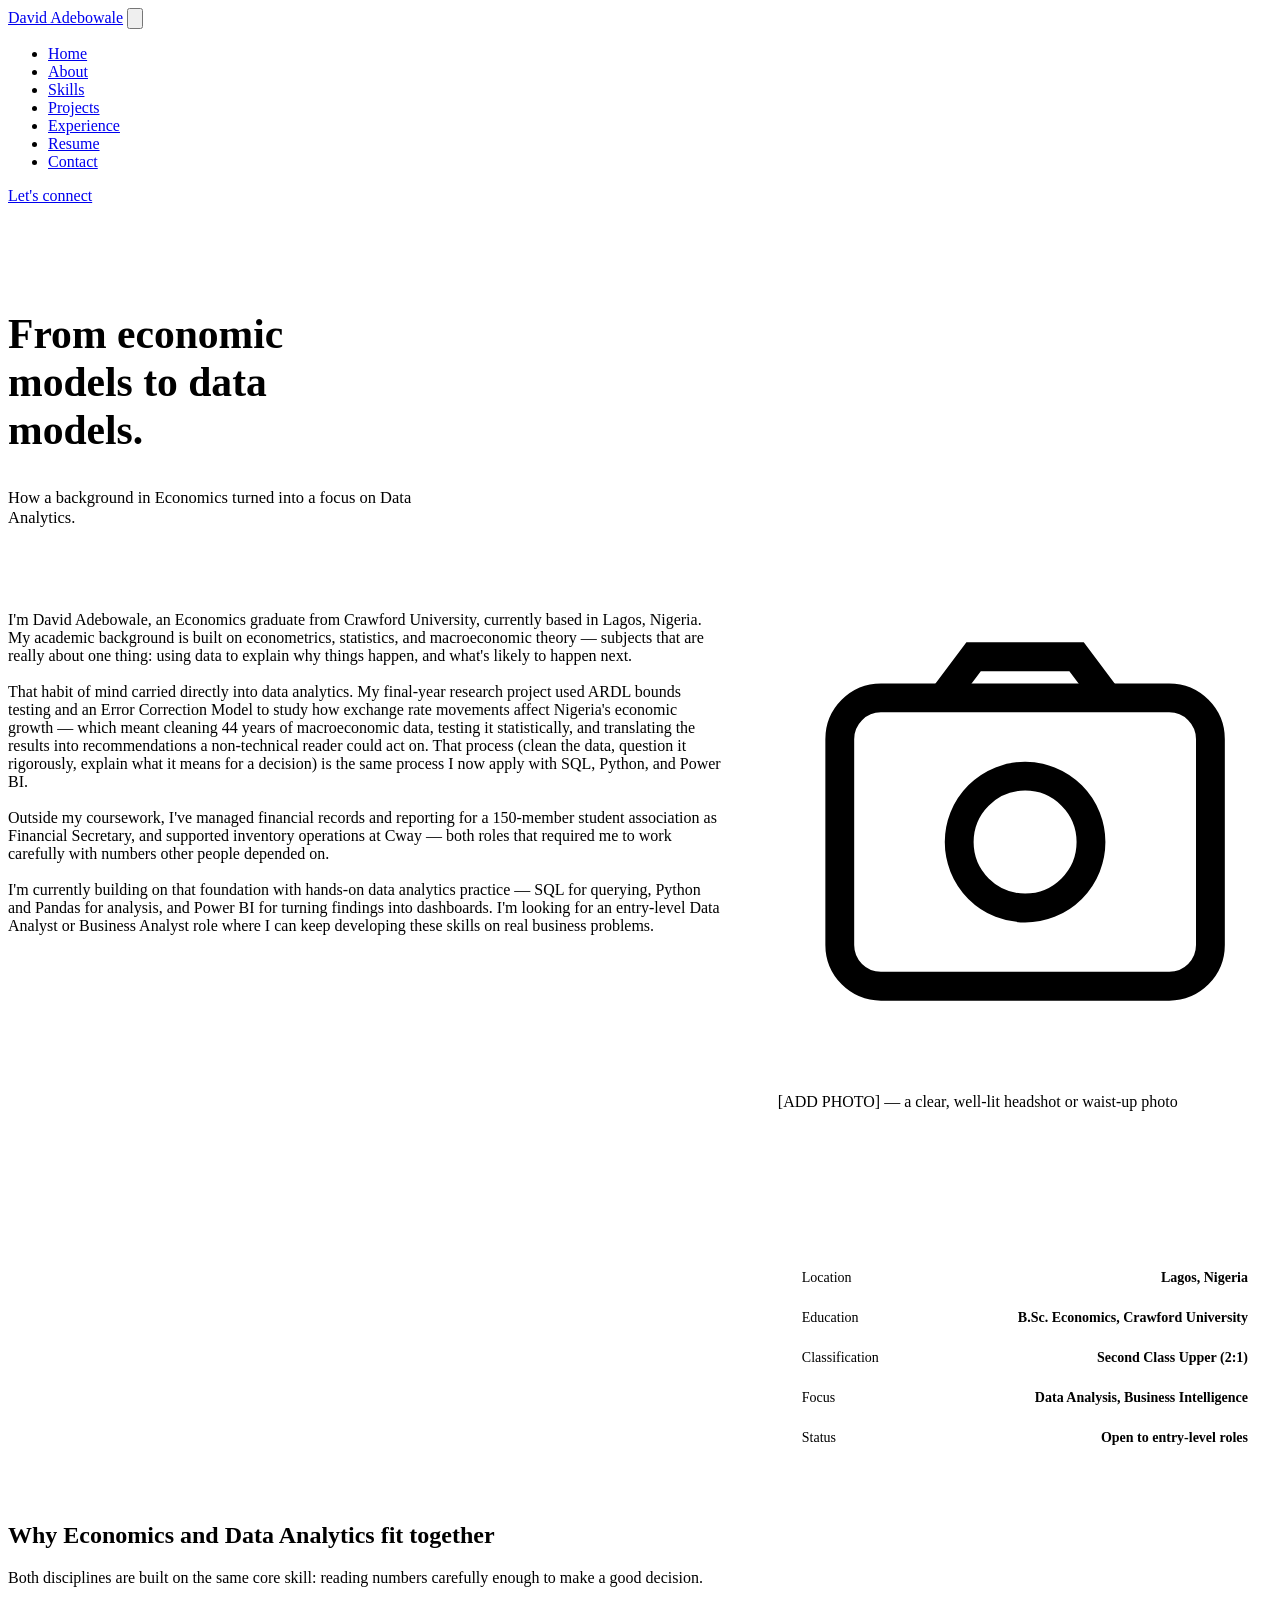
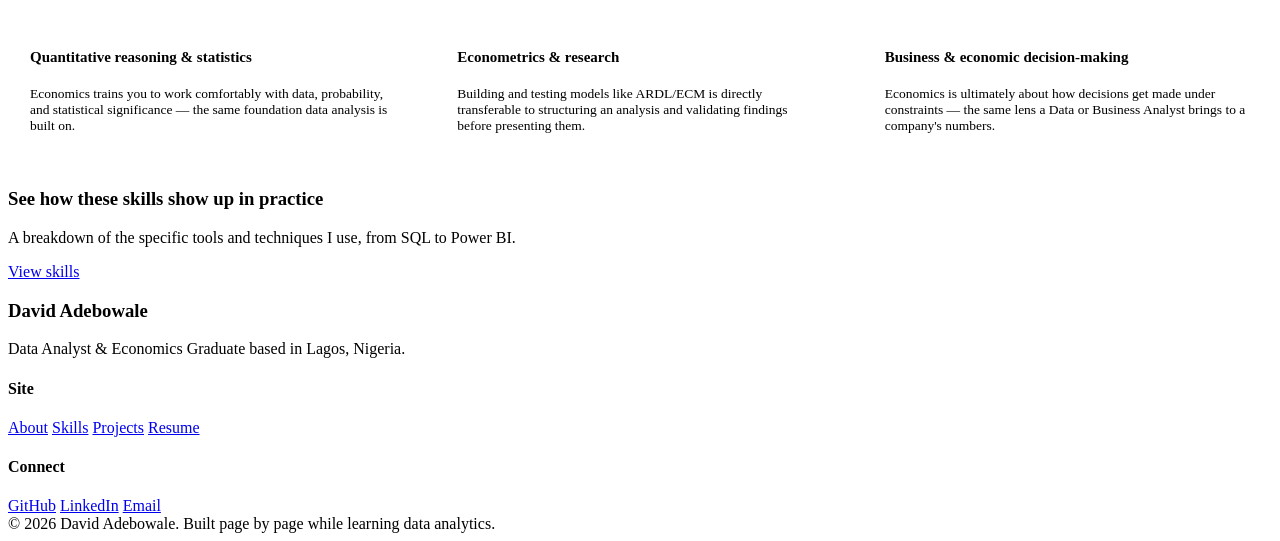
==== about.html @ 7a91ade8 "Add files via upload" ====
<!DOCTYPE html>
<html lang="en">
<head>
<meta charset="UTF-8">
<meta name="viewport" content="width=device-width, initial-scale=1.0">
<title>About — David Adebowale, Data Analyst</title>
<meta name="description" content="David Adebowale is an Economics graduate transitioning into Data Analytics, combining econometrics and statistics with SQL, Python, and Power BI.">
<link rel="preconnect" href="https://fonts.googleapis.com">
<link href="https://fonts.googleapis.com/css2?family=Space+Grotesk:wght@500;600;700&family=Inter:wght@400;500;600&display=swap" rel="stylesheet">
<link rel="stylesheet" href="css/style.css">
<style>
  .page-head{ padding: 70px 0 10px; }
  .page-head h1{ font-size: clamp(1.9rem, 4vw, 2.6rem); max-width: 16ch; }
  .page-head p{ margin-top: 14px; color: var(--muted); font-size: 16.5px; max-width: 52ch; }

  .about-grid{ display:grid; grid-template-columns: 1.3fr 0.9fr; gap:56px; align-items:start; padding: 40px 0 20px;}
  .about-body p{ color: var(--ink); font-size: 16px; margin-bottom: 18px; }
  .about-body p:last-child{ margin-bottom:0; }

  .side-photo{ aspect-ratio: 4/5; margin-bottom: 22px; }
  .facts{ background:var(--surface); border:1px solid var(--line); border-radius:var(--radius-card); padding:24px; }
  .facts .fact{ display:flex; justify-content:space-between; gap:14px; padding:12px 0; border-bottom:1px solid var(--line); font-size:14px; }
  .facts .fact:last-child{ border-bottom:none; }
  .facts .fact .k{ color:var(--muted); }
  .facts .fact .v{ font-weight:600; text-align:right; }

  .bridge-row{ display:grid; grid-template-columns:repeat(3,1fr); gap:18px; margin-top:20px; }
  .bridge-card{ background:var(--surface); border:1px solid var(--line); border-radius:var(--radius-card); padding:22px; }
  .bridge-card h4{ font-size:15px; }
  .bridge-card p{ margin-top:8px; font-size:13.5px; color:var(--muted); }
  @media (max-width:880px){ .about-grid{ grid-template-columns:1fr; } .bridge-row{ grid-template-columns:1fr; } }
</style>
</head>
<body>

<header class="site-header">
  <div class="nav-inner">
    <a href="index.html" class="logo">David Adebowale</a>
    <button class="nav-toggle" aria-label="Toggle navigation" aria-expanded="false">
      <svg viewBox="0 0 24 24" fill="none" stroke="currentColor" stroke-width="1.8"><path d="M3 6h18M3 12h18M3 18h18"/></svg>
    </button>
    <ul class="nav-links">
      <li><a href="index.html">Home</a></li>
      <li><a href="about.html" class="active">About</a></li>
      <li><a href="skills.html">Skills</a></li>
      <li><a href="projects.html">Projects</a></li>
      <li><a href="experience.html">Experience</a></li>
      <li><a href="resume.html">Resume</a></li>
      <li><a href="contact.html">Contact</a></li>
    </ul>
    <a href="contact.html" class="nav-cta">Let's connect</a>
  </div>
</header>

<main>
  <div class="wrap">
    <section class="page-head">
      <h1>From economic models to data models.</h1>
      <p>How a background in Economics turned into a focus on Data Analytics.</p>
    </section>

    <section class="about-grid">
      <div class="about-body">
        <p>I'm David Adebowale, an Economics graduate from Crawford University, currently based in Lagos, Nigeria. My academic background is built on econometrics, statistics, and macroeconomic theory — subjects that are really about one thing: using data to explain why things happen, and what's likely to happen next.</p>
        <p>That habit of mind carried directly into data analytics. My final-year research project used ARDL bounds testing and an Error Correction Model to study how exchange rate movements affect Nigeria's economic growth — which meant cleaning 44 years of macroeconomic data, testing it statistically, and translating the results into recommendations a non-technical reader could act on. That process (clean the data, question it rigorously, explain what it means for a decision) is the same process I now apply with SQL, Python, and Power BI.</p>
        <p>Outside my coursework, I've managed financial records and reporting for a 150-member student association as Financial Secretary, and supported inventory operations at Cway — both roles that required me to work carefully with numbers other people depended on.</p>
        <p>I'm currently building on that foundation with hands-on data analytics practice — SQL for querying, Python and Pandas for analysis, and Power BI for turning findings into dashboards. I'm looking for an entry-level Data Analyst or Business Analyst role where I can keep developing these skills on real business problems.</p>
      </div>

      <div>
        <div class="placeholder side-photo">
          <svg viewBox="0 0 24 24" fill="none" stroke="currentColor" stroke-width="1.4"><rect x="3" y="5" width="18" height="14" rx="2"/><circle cx="12" cy="12" r="3.2"/><path d="M8 5l1.5-2h5L16 5"/></svg>
          <span>[ADD PHOTO] — a clear, well-lit headshot or waist-up photo</span>
        </div>
        <div class="facts">
          <div class="fact"><span class="k">Location</span><span class="v">Lagos, Nigeria</span></div>
          <div class="fact"><span class="k">Education</span><span class="v">B.Sc. Economics, Crawford University</span></div>
          <div class="fact"><span class="k">Classification</span><span class="v">Second Class Upper (2:1)</span></div>
          <div class="fact"><span class="k">Focus</span><span class="v">Data Analysis, Business Intelligence</span></div>
          <div class="fact"><span class="k">Status</span><span class="v">Open to entry-level roles</span></div>
        </div>
      </div>
    </section>

    <section>
      <div class="section-head">
        <h2>Why Economics and Data Analytics fit together</h2>
        <p>Both disciplines are built on the same core skill: reading numbers carefully enough to make a good decision.</p>
      </div>
      <div class="bridge-row">
        <div class="bridge-card">
          <h4>Quantitative reasoning &amp; statistics</h4>
          <p>Economics trains you to work comfortably with data, probability, and statistical significance — the same foundation data analysis is built on.</p>
        </div>
        <div class="bridge-card">
          <h4>Econometrics &amp; research</h4>
          <p>Building and testing models like ARDL/ECM is directly transferable to structuring an analysis and validating findings before presenting them.</p>
        </div>
        <div class="bridge-card">
          <h4>Business &amp; economic decision-making</h4>
          <p>Economics is ultimately about how decisions get made under constraints — the same lens a Data or Business Analyst brings to a company's numbers.</p>
        </div>
      </div>
    </section>

    <section>
      <div class="teaser">
        <div class="teaser-text">
          <h3>See how these skills show up in practice</h3>
          <p>A breakdown of the specific tools and techniques I use, from SQL to Power BI.</p>
        </div>
        <a href="skills.html" class="btn btn-primary">View skills</a>
      </div>
    </section>
  </div>
</main>

<footer class="site-footer">
  <div class="wrap footer-inner">
    <div class="footer-brand">
      <h3>David Adebowale</h3>
      <p>Data Analyst &amp; Economics Graduate based in Lagos, Nigeria.</p>
    </div>
    <div class="footer-links">
      <div class="footer-col">
        <h4>Site</h4>
        <a href="about.html">About</a>
        <a href="skills.html">Skills</a>
        <a href="projects.html">Projects</a>
        <a href="resume.html">Resume</a>
      </div>
      <div class="footer-col">
        <h4>Connect</h4>
        <a href="[ADD GITHUB LINK]">GitHub</a>
        <a href="https://www.linkedin.com/in/david-adebowale-99b853360" target="_blank" rel="noopener">LinkedIn</a>
        <a href="mailto:davidadebowale113@gmail.com">Email</a>
      </div>
    </div>
  </div>
  <div class="wrap footer-bottom">© 2026 David Adebowale. Built page by page while learning data analytics.</div>
</footer>

<script src="js/main.js"></script>
</body>
</html>
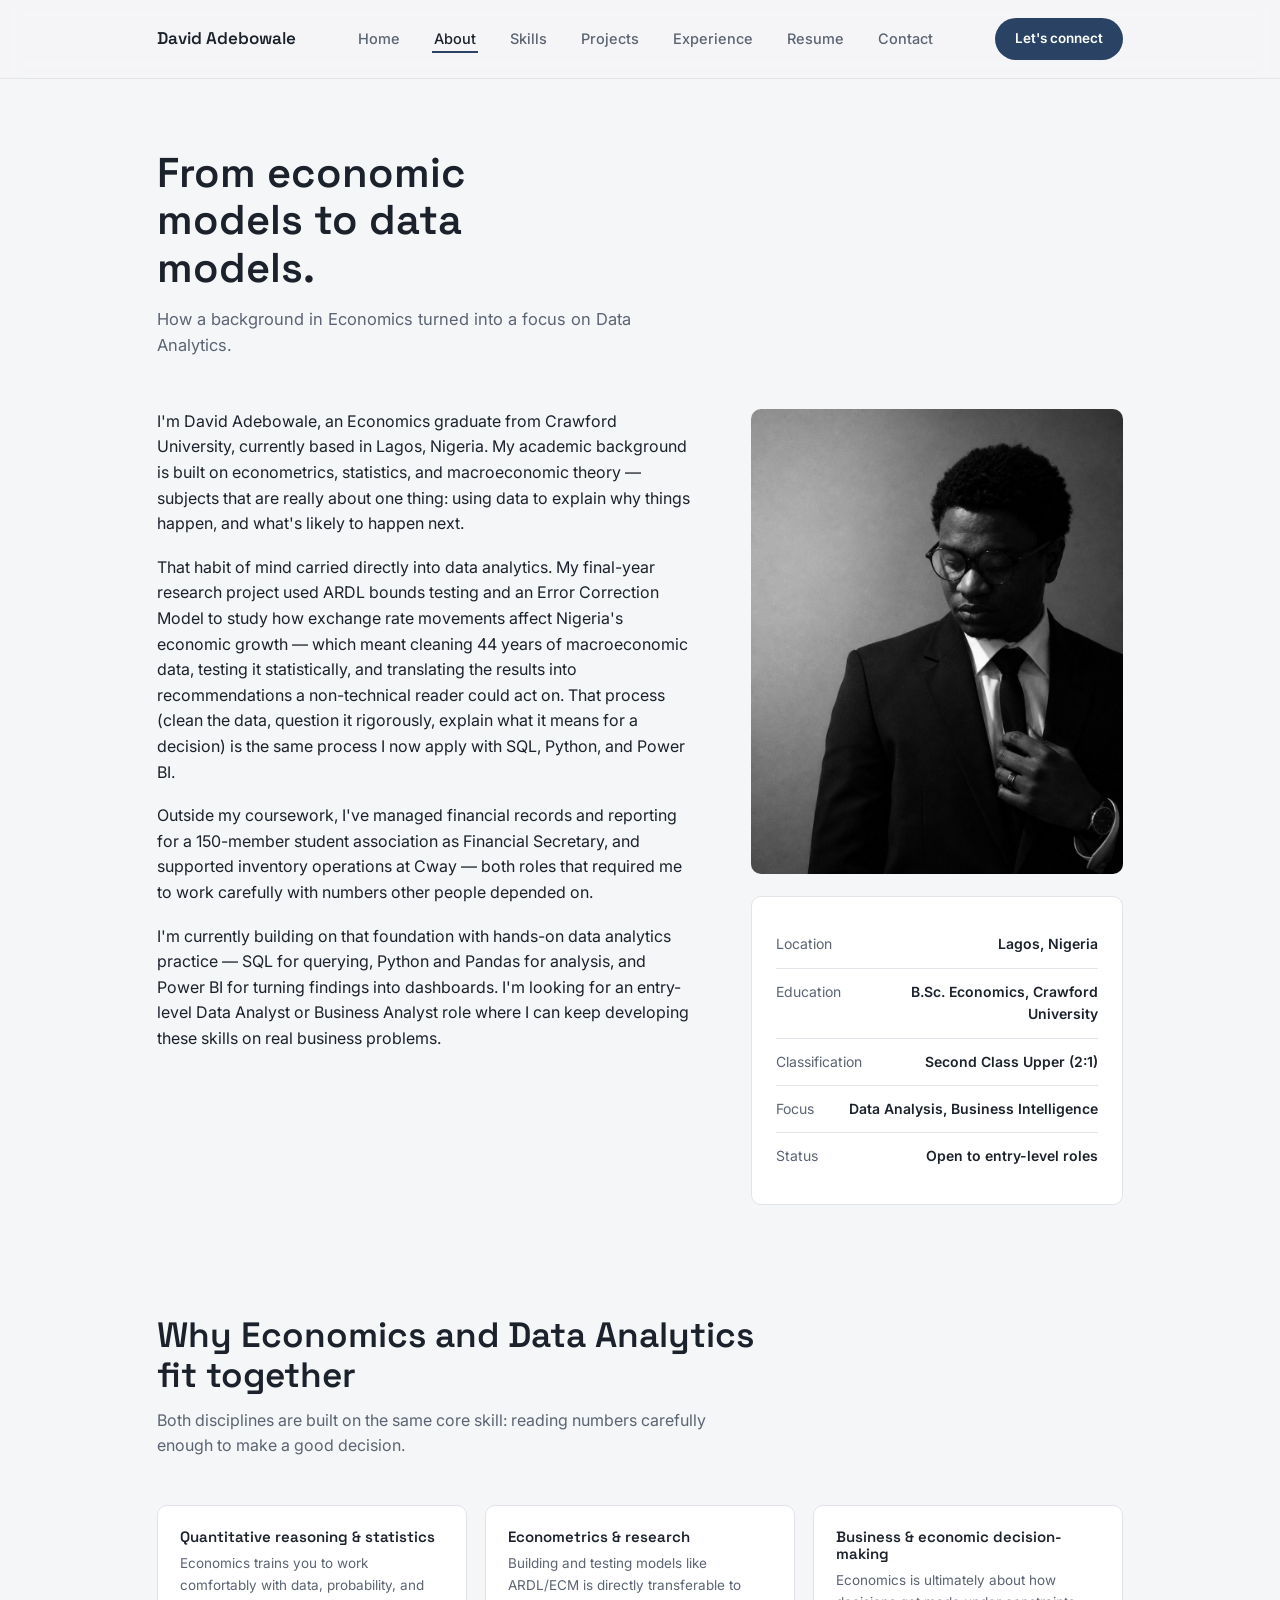
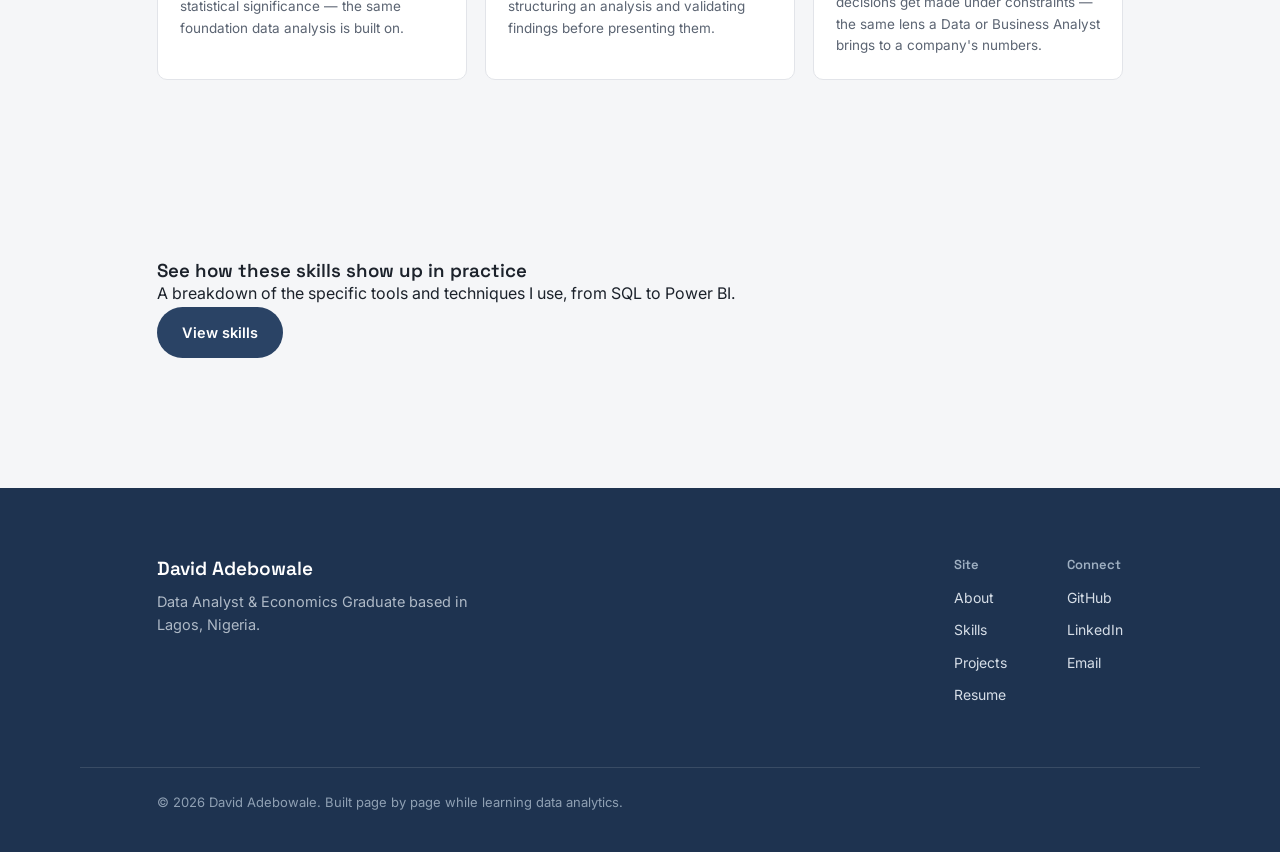
==== commit 48e7c059: "Add files via upload" ====
--- a/about.html
+++ b/about.html
@@ -68,9 +68,8 @@
       </div>
 
       <div>
-        <div class="placeholder side-photo">
-          <svg viewBox="0 0 24 24" fill="none" stroke="currentColor" stroke-width="1.4"><rect x="3" y="5" width="18" height="14" rx="2"/><circle cx="12" cy="12" r="3.2"/><path d="M8 5l1.5-2h5L16 5"/></svg>
-          <span>[ADD PHOTO] — a clear, well-lit headshot or waist-up photo</span>
+        <div class="side-photo">
+          <img src="assets/img/david-photo.jpg" alt="Portrait of David Adebowale" style="width:100%; height:100%; object-fit:cover; border-radius:var(--radius-card); display:block;">
         </div>
         <div class="facts">
           <div class="fact"><span class="k">Location</span><span class="v">Lagos, Nigeria</span></div>
--- a/css/style.css
+++ b/css/style.css
@@ -0,0 +1,204 @@
+/* ============================================
+   DESIGN TOKENS
+   ============================================ */
+:root{
+  --bg: #F5F6F8;
+  --surface: #FFFFFF;
+  --ink: #1C222B;
+  --muted: #5B6472;
+  --faint: #8A93A0;
+  --line: #E2E4E9;
+  --primary: #2A4365;
+  --primary-dark: #1E3350;
+  --signal: #3E8E7E;
+  --signal-soft: #E7F1EE;
+  --amber-soft: #F3EADC;
+  --amber: #A8792E;
+  --radius-card: 10px;
+  --radius-pill: 999px;
+  --max: 1120px;
+}
+
+*{ box-sizing: border-box; }
+html{ scroll-behavior: smooth; }
+body{
+  margin:0;
+  background: var(--bg);
+  color: var(--ink);
+  font-family: 'Inter', sans-serif;
+  line-height: 1.6;
+  -webkit-font-smoothing: antialiased;
+}
+h1,h2,h3,h4{
+  font-family: 'Space Grotesk', sans-serif;
+  font-weight: 600;
+  line-height: 1.15;
+  margin: 0;
+}
+p{ margin: 0; }
+a{ color: inherit; text-decoration: none; }
+img{ max-width: 100%; display:block; }
+:focus-visible{ outline: 2px solid var(--primary); outline-offset: 3px; }
+::selection{ background: var(--primary); color: #fff; }
+
+.wrap{ max-width: var(--max); margin: 0 auto; padding: 0 6vw; }
+
+/* ============================================
+   NAV
+   ============================================ */
+.site-header{
+  position: sticky; top:0; z-index: 100;
+  background: rgba(245,246,248,0.9);
+  backdrop-filter: blur(10px);
+  border-bottom: 1px solid var(--line);
+}
+.nav-inner{
+  display:flex; align-items:center; justify-content:space-between;
+  padding: 18px 6vw;
+  max-width: var(--max); margin:0 auto;
+}
+.logo{ font-family:'Space Grotesk',sans-serif; font-weight:600; font-size:17px; color:var(--ink); }
+.nav-links{
+  display:flex; gap: 30px; list-style:none; margin:0; padding:0;
+  font-size: 14.5px; font-weight:500; color: var(--muted);
+}
+.nav-links a{ padding: 4px 2px; border-bottom: 2px solid transparent; }
+.nav-links a:hover, .nav-links a.active{ color: var(--ink); border-color: var(--primary); }
+.nav-cta{
+  font-size:13.5px; font-weight:600; padding:10px 20px; border-radius: var(--radius-pill);
+  background: var(--primary); color:#fff;
+}
+.nav-cta:hover{ background: var(--primary-dark); }
+.nav-toggle{ display:none; background:none; border:none; cursor:pointer; padding:6px; }
+.nav-toggle svg{ width:24px; height:24px; color:var(--ink); }
+
+@media (max-width: 880px){
+  .nav-links{
+    position:fixed; top:64px; left:0; right:0; background: var(--surface);
+    flex-direction:column; gap:0; border-bottom:1px solid var(--line);
+    max-height:0; overflow:hidden; transition:max-height .25s ease;
+  }
+  .nav-links.open{ max-height: 320px; }
+  .nav-links li{ border-bottom:1px solid var(--line); }
+  .nav-links a{ display:block; padding:16px 6vw; border-bottom:none; }
+  .nav-toggle{ display:block; }
+  .nav-cta{ display:none; }
+}
+
+/* ============================================
+   BUTTONS
+   ============================================ */
+.btn{
+  display:inline-flex; align-items:center; gap:8px;
+  font-size:14.5px; font-weight:600; padding:13px 24px;
+  border-radius: var(--radius-pill); border: 1px solid transparent;
+  cursor:pointer;
+}
+.btn-primary{ background: var(--primary); color:#fff; }
+.btn-primary:hover{ background: var(--primary-dark); }
+.btn-outline{ border-color: var(--line); color: var(--ink); background:transparent; }
+.btn-outline:hover{ border-color: var(--primary); color: var(--primary); }
+.btn-row{ display:flex; gap:14px; flex-wrap:wrap; }
+
+/* ============================================
+   SECTIONS / TYPE UTILITIES
+   ============================================ */
+section{ padding: 90px 0; }
+.section-head{ max-width: 60ch; margin-bottom: 46px; }
+.section-head h2{ font-size: clamp(1.7rem, 3vw, 2.2rem); }
+.section-head p{ color: var(--muted); margin-top: 12px; font-size: 16px; }
+
+.tag{
+  font-size:12.5px; font-weight:600; padding:5px 12px; border-radius: var(--radius-pill);
+}
+.tag-progress{ background: var(--amber-soft); color: var(--amber); }
+.tag-done{ background: var(--signal-soft); color: var(--signal); }
+.tag-planned{ background: var(--line); color: var(--muted); }
+
+/* placeholder blocks (photo / images not yet supplied) */
+.placeholder{
+  border: 1.5px dashed #C9CDD4; background: #FBFBFC; border-radius: var(--radius-card);
+  display:flex; flex-direction:column; align-items:center; justify-content:center; gap:10px;
+  color: var(--faint); text-align:center; padding: 20px;
+}
+.placeholder svg{ width:30px; height:30px; opacity:.7; }
+.placeholder span{ font-size:12.5px; max-width:26ch; }
+
+/* ============================================
+   FOOTER
+   ============================================ */
+.site-footer{ background: var(--primary-dark); color: #E7ECF2; padding: 70px 0 40px; margin-top: 40px;}
+.footer-inner{ display:flex; justify-content:space-between; flex-wrap:wrap; gap: 40px; }
+.footer-brand h3{ color:#fff; font-size:19px; }
+.footer-brand p{ color:#AEB9C6; margin-top:10px; max-width:36ch; font-size:14.5px; }
+.footer-links{ display:flex; gap:60px; flex-wrap:wrap; }
+.footer-col h4{ font-size:13px; color:#9FB0C2; font-weight:600; margin-bottom:14px; }
+.footer-col a{ display:block; font-size:14px; color:#D6DEE7; margin-bottom:10px; }
+.footer-col a:hover{ color:#fff; }
+.footer-bottom{ border-top:1px solid rgba(255,255,255,0.12); margin-top:50px; padding-top:24px; font-size:13px; color:#8FA0B3; }
+
+@media (prefers-reduced-motion: reduce){
+  html{ scroll-behavior:auto; }
+  *{ transition:none !important; animation:none !important; }
+}
+
+/* ============================================
+   GLOBAL MOBILE REFINEMENTS (Stage 8)
+   ============================================ */
+@media (max-width: 600px){
+  section{ padding: 56px 0; }
+  .nav-inner{ padding: 14px 6vw; }
+  .logo{ font-size:15.5px; }
+}
+
+/* Contact page: stack each contact row instead of squeezing
+   the label and button onto one line */
+@media (max-width: 480px){
+  .direct-item{ flex-direction:column; align-items:flex-start; gap:12px; }
+  .direct-item .btn{ width:100%; justify-content:center; }
+}
+
+/* ============================================
+   CASE STUDY (project detail pages)
+   ============================================ */
+.cs-hero{ padding: 60px 0 0; }
+.cs-back{ font-size:13.5px; color:var(--muted); }
+.cs-hero h1{ font-size: clamp(1.8rem, 4vw, 2.5rem); margin-top:16px; max-width:22ch; }
+.cs-hero .subtitle{ margin-top:12px; color:var(--muted); font-size:16px; max-width:56ch; }
+
+.cs-meta{ background:var(--surface); border:1px solid var(--line); border-radius:var(--radius-card); margin: 30px 0 10px; overflow:hidden; }
+.cs-meta-row{ display:flex; justify-content:space-between; padding:13px 22px; border-bottom:1px solid var(--line); font-size:14px; }
+.cs-meta-row:last-child{ border-bottom:none; }
+.cs-meta-row .k{ color:var(--muted); }
+.cs-meta-row .v{ font-weight:600; text-align:right; }
+.cs-meta-row .v a{ color:var(--primary); text-decoration:underline; }
+
+.cs-body{ max-width: 74ch; padding: 20px 0 10px; }
+.cs-body h2{ font-size:21px; margin-top:46px; margin-bottom:14px; padding-top:20px; border-top:1px solid var(--line); }
+.cs-body h2:first-child{ margin-top:0; padding-top:0; border-top:none; }
+.cs-body h3{ font-size:16px; margin-top:22px; margin-bottom:8px; }
+.cs-body p{ color:var(--ink); font-size:15.5px; margin-bottom:14px; }
+.cs-body ul{ margin:0 0 14px; padding-left:20px; color:var(--ink); font-size:15.5px; }
+.cs-body li{ margin-bottom:7px; }
+.cs-body code{ font-family:'IBM Plex Mono',monospace; background:var(--bg); padding:2px 6px; border-radius:4px; font-size:13.5px; }
+.cs-body pre{ background:#1C222B; color:#E7ECF2; padding:18px 20px; border-radius:10px; overflow-x:auto; font-family:'IBM Plex Mono',monospace; font-size:13px; line-height:1.6; margin:14px 0 18px; }
+
+.cs-finding{ display:flex; gap:10px; align-items:flex-start; margin-bottom:10px; font-size:15px; }
+.cs-finding svg{ width:17px; height:17px; color:var(--signal); flex-shrink:0; margin-top:3px; }
+
+.cs-rec-group{ margin-bottom:18px; }
+.cs-rec-group h3{ color:var(--primary); }
+
+.cs-metric-row{ display:grid; grid-template-columns:repeat(4,1fr); gap:14px; margin: 18px 0 24px; }
+.cs-metric{ background:var(--surface); border:1px solid var(--line); border-radius:var(--radius-card); padding:16px; text-align:center; }
+.cs-metric .m-val{ font-family:'Space Grotesk',sans-serif; font-size:21px; font-weight:700; color:var(--primary); }
+.cs-metric .m-lbl{ font-size:11px; color:var(--muted); margin-top:4px; }
+@media (max-width:700px){ .cs-metric-row{ grid-template-columns:1fr 1fr; } }
+
+.cs-placeholder-note{ background:var(--amber-soft); border:1px solid #E7D9BC; border-radius:var(--radius-card); padding:16px 20px; font-size:14px; color:#6B5222; margin-bottom:16px; }
+
+.cs-chart{ margin: 18px 0 26px; border:1px solid var(--line); border-radius:var(--radius-card); overflow:hidden; background:#fff; }
+.cs-chart img{ width:100%; display:block; }
+.cs-chart-cap{ font-size:13px; color:var(--muted); padding:12px 16px; border-top:1px solid var(--line); }
+.cs-download-row{ display:flex; gap:12px; flex-wrap:wrap; margin: 10px 0 6px; }
+
